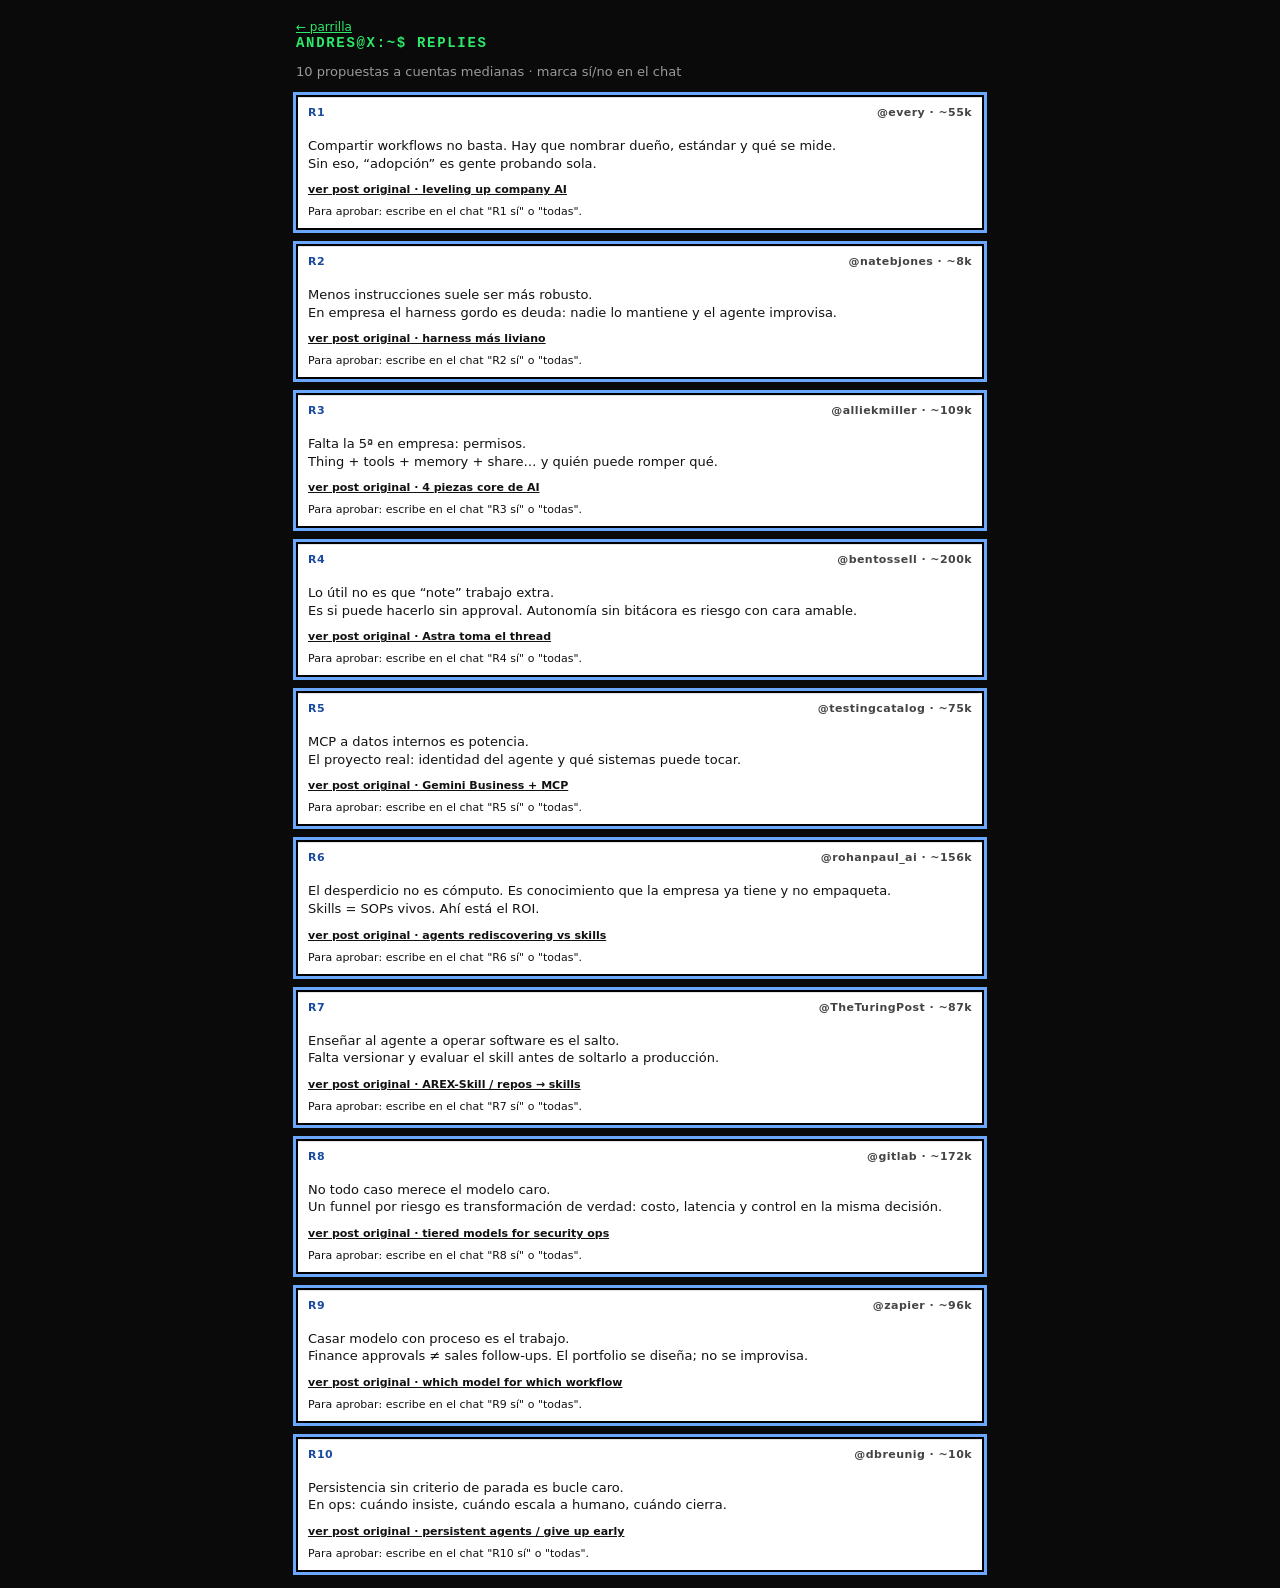
==== replies.html @ 15cd3b41 "Pagina replies propuestas R1-R10" ====
<!DOCTYPE html>
<html lang="es">
<head>
<meta charset="utf-8">
<meta name="viewport" content="width=device-width, initial-scale=1">
<title>Replies propuestas · @andres_lowener</title>
<link rel="stylesheet" href="style.css">
<style>
  body { margin:0; background:#0a0a0a; }
  .wrap { max-width:720px; margin:0 auto; padding:16px; }
  h1 { color:#2ee86a; font-family:ui-monospace,Menlo,monospace; font-size:14px; letter-spacing:.12em; }
  .sub { color:#9a9a9a; font-size:13px; margin-bottom:16px; }
  .grid { display:flex; flex-direction:column; gap:14px; }
  a.back { color:#2ee86a; font-size:12px; }
</style>
</head>
<body>
<div class="wrap">
  <a class="back" href="./">← parrilla</a>
  <h1>andres@x:~$ replies</h1>
  <p class="sub">10 propuestas a cuentas medianas · marca sí/no en el chat</p>
  <div class="grid">

    <article class="card reply" id="R1">
      <header>
        <span class="slot">R1</span>
        <span class="meta">@every · ~55k</span>
      </header>
      <p class="copy">Compartir workflows no basta. Hay que nombrar dueño, estándar y qué se mide.<br>Sin eso, “adopción” es gente probando sola.</p>
      <p class="cite"><a href="https://x.com/every/status/2095860468904763588" target="_blank" rel="noopener">ver post original · leveling up company AI</a></p>
      <p class="hint">Para aprobar: escribe en el chat "R1 sí" o "todas".</p>
    </article>
    <article class="card reply" id="R2">
      <header>
        <span class="slot">R2</span>
        <span class="meta">@natebjones · ~8k</span>
      </header>
      <p class="copy">Menos instrucciones suele ser más robusto.<br>En empresa el harness gordo es deuda: nadie lo mantiene y el agente improvisa.</p>
      <p class="cite"><a href="https://x.com/natebjones/status/2096387700303753570" target="_blank" rel="noopener">ver post original · harness más liviano</a></p>
      <p class="hint">Para aprobar: escribe en el chat "R2 sí" o "todas".</p>
    </article>
    <article class="card reply" id="R3">
      <header>
        <span class="slot">R3</span>
        <span class="meta">@alliekmiller · ~109k</span>
      </header>
      <p class="copy">Falta la 5ª en empresa: permisos.<br>Thing + tools + memory + share… y quién puede romper qué.</p>
      <p class="cite"><a href="https://x.com/alliekmiller/status/2095948761604427925" target="_blank" rel="noopener">ver post original · 4 piezas core de AI</a></p>
      <p class="hint">Para aprobar: escribe en el chat "R3 sí" o "todas".</p>
    </article>
    <article class="card reply" id="R4">
      <header>
        <span class="slot">R4</span>
        <span class="meta">@bentossell · ~200k</span>
      </header>
      <p class="copy">Lo útil no es que “note” trabajo extra.<br>Es si puede hacerlo sin approval. Autonomía sin bitácora es riesgo con cara amable.</p>
      <p class="cite"><a href="https://x.com/bentossell/status/2096200500827873721" target="_blank" rel="noopener">ver post original · Astra toma el thread</a></p>
      <p class="hint">Para aprobar: escribe en el chat "R4 sí" o "todas".</p>
    </article>
    <article class="card reply" id="R5">
      <header>
        <span class="slot">R5</span>
        <span class="meta">@testingcatalog · ~75k</span>
      </header>
      <p class="copy">MCP a datos internos es potencia.<br>El proyecto real: identidad del agente y qué sistemas puede tocar.</p>
      <p class="cite"><a href="https://x.com/testingcatalog/status/2096357644491456542" target="_blank" rel="noopener">ver post original · Gemini Business + MCP</a></p>
      <p class="hint">Para aprobar: escribe en el chat "R5 sí" o "todas".</p>
    </article>
    <article class="card reply" id="R6">
      <header>
        <span class="slot">R6</span>
        <span class="meta">@rohanpaul_ai · ~156k</span>
      </header>
      <p class="copy">El desperdicio no es cómputo. Es conocimiento que la empresa ya tiene y no empaqueta.<br>Skills = SOPs vivos. Ahí está el ROI.</p>
      <p class="cite"><a href="https://x.com/rohanpaul_ai/status/2096406594460487716" target="_blank" rel="noopener">ver post original · agents rediscovering vs skills</a></p>
      <p class="hint">Para aprobar: escribe en el chat "R6 sí" o "todas".</p>
    </article>
    <article class="card reply" id="R7">
      <header>
        <span class="slot">R7</span>
        <span class="meta">@TheTuringPost · ~87k</span>
      </header>
      <p class="copy">Enseñar al agente a operar software es el salto.<br>Falta versionar y evaluar el skill antes de soltarlo a producción.</p>
      <p class="cite"><a href="https://x.com/TheTuringPost/status/2096240393117692157" target="_blank" rel="noopener">ver post original · AREX-Skill / repos → skills</a></p>
      <p class="hint">Para aprobar: escribe en el chat "R7 sí" o "todas".</p>
    </article>
    <article class="card reply" id="R8">
      <header>
        <span class="slot">R8</span>
        <span class="meta">@gitlab · ~172k</span>
      </header>
      <p class="copy">No todo caso merece el modelo caro.<br>Un funnel por riesgo es transformación de verdad: costo, latencia y control en la misma decisión.</p>
      <p class="cite"><a href="https://x.com/gitlab/status/2095967891795456083" target="_blank" rel="noopener">ver post original · tiered models for security ops</a></p>
      <p class="hint">Para aprobar: escribe en el chat "R8 sí" o "todas".</p>
    </article>
    <article class="card reply" id="R9">
      <header>
        <span class="slot">R9</span>
        <span class="meta">@zapier · ~96k</span>
      </header>
      <p class="copy">Casar modelo con proceso es el trabajo.<br>Finance approvals ≠ sales follow-ups. El portfolio se diseña; no se improvisa.</p>
      <p class="cite"><a href="https://x.com/zapier/status/2095897528818364684" target="_blank" rel="noopener">ver post original · which model for which workflow</a></p>
      <p class="hint">Para aprobar: escribe en el chat "R9 sí" o "todas".</p>
    </article>
    <article class="card reply" id="R10">
      <header>
        <span class="slot">R10</span>
        <span class="meta">@dbreunig · ~10k</span>
      </header>
      <p class="copy">Persistencia sin criterio de parada es bucle caro.<br>En ops: cuándo insiste, cuándo escala a humano, cuándo cierra.</p>
      <p class="cite"><a href="https://x.com/dbreunig/status/2095915919201718315" target="_blank" rel="noopener">ver post original · persistent agents / give up early</a></p>
      <p class="hint">Para aprobar: escribe en el chat "R10 sí" o "todas".</p>
    </article>
  </div>
</div>
</body>
</html>
---- style.css ----
:root {
    --bg: #0a0a0a;
    --green: #2ee86a;
    --ink: #111;
    --muted: #555;
    --line: #111;
    --card: #fff;
  }
  * { box-sizing: border-box; }
  html, body { margin: 0; background: var(--bg); color: #eee; font-family: ui-sans-serif, system-ui, sans-serif; }
  header.top {
    border-bottom: 2px solid var(--green);
    padding: 12px 16px;
    display: flex; justify-content: space-between; align-items: baseline; gap: 12px; flex-wrap: wrap;
    background: #000;
  }
  h1 { font-size: 13px; letter-spacing: .14em; text-transform: uppercase; margin: 0; color: var(--green); font-family: ui-monospace, Menlo, monospace; }
  .sub { font-size: 12px; color: #9a9a9a; }
  main { display: grid; grid-template-columns: 1fr 1fr; gap: 0; }
  @media (max-width: 900px) { main { grid-template-columns: 1fr; } }
  section { padding: 12px; background: #111; }
  section.parrilla { border-right: 2px solid #000; background: #161616; }
  h2 { font-size: 11px; letter-spacing: .18em; text-transform: uppercase; color: var(--green); margin: 0 0 10px; font-family: ui-monospace, Menlo, monospace; }
  .grid { display: flex; flex-direction: column; gap: 14px; }
  .card {
    background: var(--card);
    color: var(--ink);
    border: 2px solid #000;
    box-shadow: 0 0 0 3px var(--green);
    padding: 0;
    overflow: hidden;
  }
  .card header {
    display: flex; justify-content: space-between; align-items: center;
    font-size: 11px; font-weight: 700; letter-spacing: .04em;
    margin: 0; padding: 8px 10px;
    background: #fff; color: #111;
    border-bottom: 1px solid #ddd;
  }
  .card .meta { color: #444; font-weight: 600; }
  .card img {
    width: 100%; height: auto; display: block;
    background: #031a08;
    border-top: 3px solid var(--green);
    border-bottom: 3px solid var(--green);
  }
  .copy {
    font-size: 13px; line-height: 1.35;
    margin: 0; padding: 10px 10px 6px;
    color: #111; background: #fff;
  }
  .cite { margin: 0; padding: 0 10px 8px; background: #fff; }
  .cite a { color: #111; font-size: 11px; font-weight: 600; }
  .actions { margin: 0; padding: 0 10px 8px; background: #fff; }
  .btn {
    background: #fff; color: #111; border: 2px solid #111;
    font-family: inherit; font-size: 11px; letter-spacing: .06em; text-transform: uppercase;
    padding: 5px 8px; cursor: pointer; font-weight: 700;
  }
  .btn.ghost { border-color: #111; color: #111; }
  .btn:hover { background: #111; color: #fff; }
  textarea {
    width: 100%; background: #fff; color: #111; border: 2px solid #111;
    font-family: inherit; font-size: 12px; padding: 6px; resize: vertical;
  }
  .comment { display: flex; flex-direction: column; gap: 6px; padding: 0 10px 10px; background: #fff; margin: 0; }
  .hint { font-size: 11px; color: #111; margin: 0; padding: 0 10px 10px; background: #fff; }
  .empty { color: #888; font-size: 13px; }
  .card.out { opacity: .45; }
  .card.out::after { content: "SACADO"; display: block; font-size: 11px; letter-spacing: .2em; padding: 6px 10px; background: #fff; color: #111; font-weight: 700; }

  .card { display: flex; flex-direction: column; }
  .card img { order: -1; border-top: none; }
  .card header {
    order: 0;
    border-bottom: none;
    border-top: 1px solid #e3e3e3;
  }

  .card.hold { box-shadow: 0 0 0 3px #e8a72e; }
  .card.hold .slot { color: #8a5b00; }
  .note { margin: 0; padding: 0 10px 8px; background: #fff; color: #8a5b00; font-size: 11px; font-weight: 700; letter-spacing: .04em; }

  .card.reply { box-shadow: 0 0 0 3px #6aa8ff; }
  .card.reply .slot { color: #1a4a9e; }
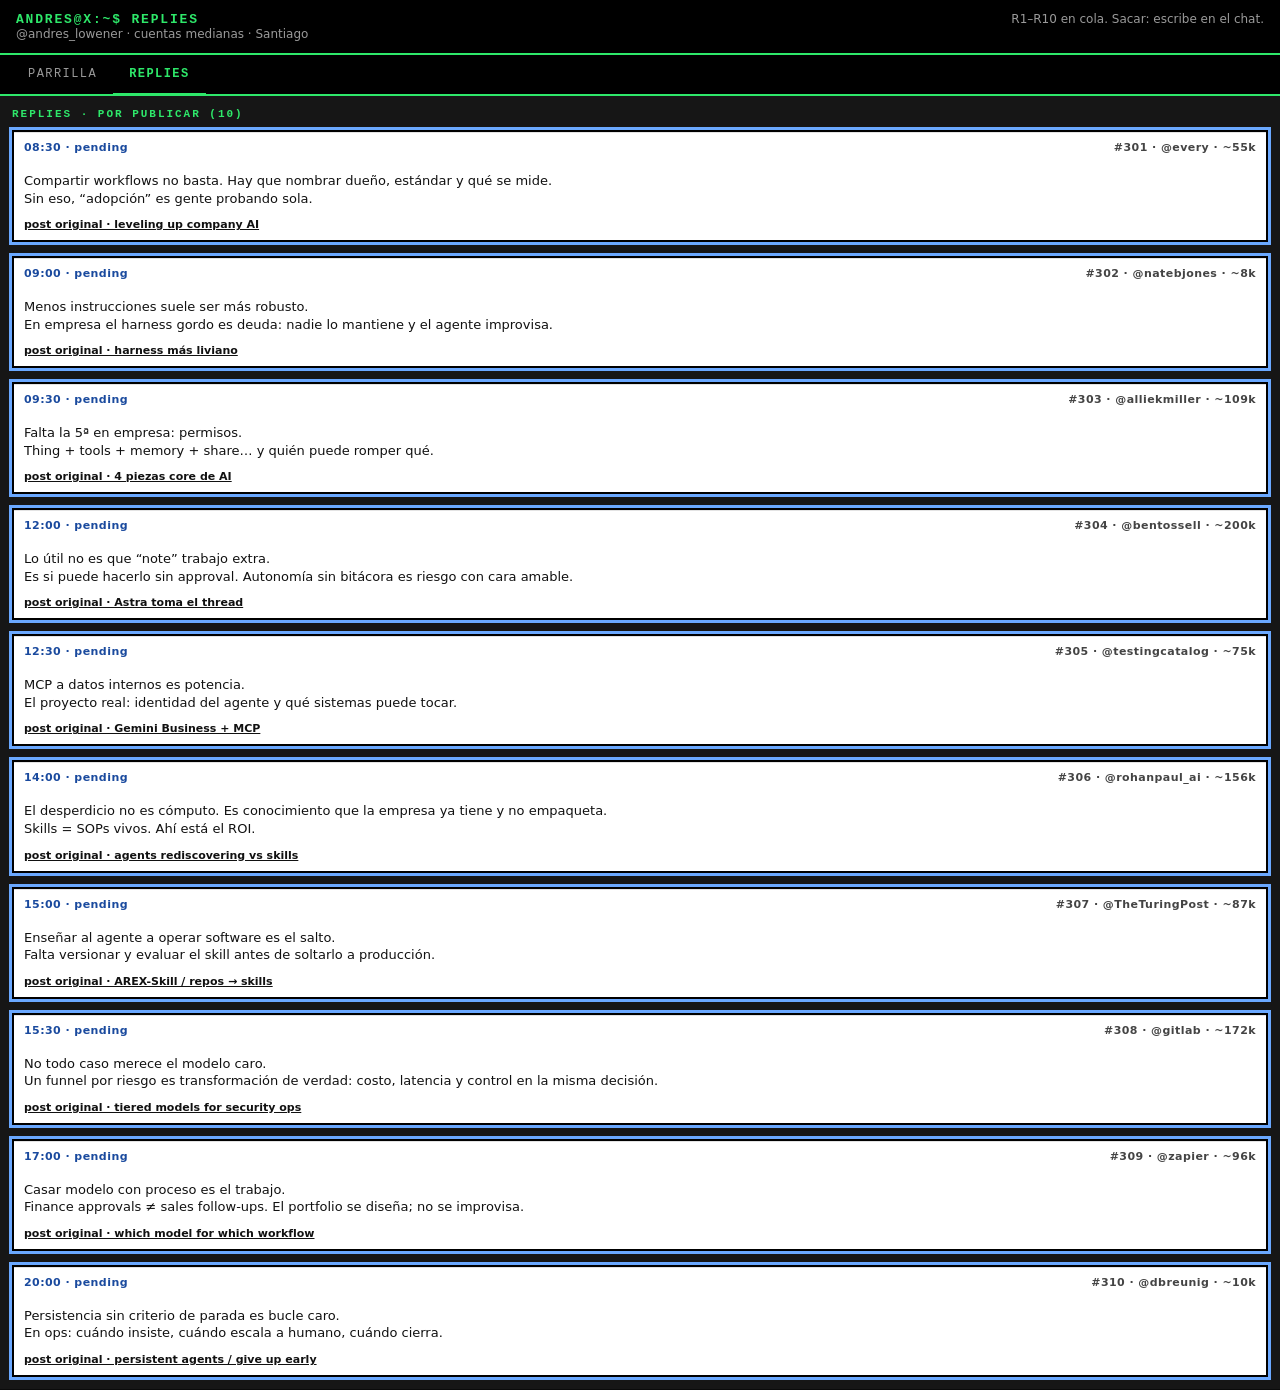
==== commit d2d8bb94: "Pestana Replies + agenda R1-R10 en cola" ====
--- a/replies.html
+++ b/replies.html
@@ -3,115 +3,223 @@
 <head>
 <meta charset="utf-8">
 <meta name="viewport" content="width=device-width, initial-scale=1">
-<title>Replies propuestas · @andres_lowener</title>
-<link rel="stylesheet" href="style.css">
+<title>Replies · @andres_lowener</title>
 <style>
-  body { margin:0; background:#0a0a0a; }
-  .wrap { max-width:720px; margin:0 auto; padding:16px; }
-  h1 { color:#2ee86a; font-family:ui-monospace,Menlo,monospace; font-size:14px; letter-spacing:.12em; }
-  .sub { color:#9a9a9a; font-size:13px; margin-bottom:16px; }
-  .grid { display:flex; flex-direction:column; gap:14px; }
-  a.back { color:#2ee86a; font-size:12px; }
+  :root {
+    --bg: #0a0a0a;
+    --green: #2ee86a;
+    --ink: #111;
+    --muted: #555;
+    --line: #111;
+    --card: #fff;
+  }
+  * { box-sizing: border-box; }
+  html, body { margin: 0; background: var(--bg); color: #eee; font-family: ui-sans-serif, system-ui, sans-serif; }
+  header.top {
+    border-bottom: 2px solid var(--green);
+    padding: 12px 16px;
+    display: flex; justify-content: space-between; align-items: baseline; gap: 12px; flex-wrap: wrap;
+    background: #000;
+  }
+  h1 { font-size: 13px; letter-spacing: .14em; text-transform: uppercase; margin: 0; color: var(--green); font-family: ui-monospace, Menlo, monospace; }
+  .sub { font-size: 12px; color: #9a9a9a; }
+  main { display: grid; grid-template-columns: 1fr 1fr; gap: 0; }
+  @media (max-width: 900px) { main { grid-template-columns: 1fr; } }
+  section { padding: 12px; background: #111; }
+  section.parrilla { border-right: 2px solid #000; background: #161616; }
+  h2 { font-size: 11px; letter-spacing: .18em; text-transform: uppercase; color: var(--green); margin: 0 0 10px; font-family: ui-monospace, Menlo, monospace; }
+  .grid { display: flex; flex-direction: column; gap: 14px; }
+  .card {
+    background: var(--card);
+    color: var(--ink);
+    border: 2px solid #000;
+    box-shadow: 0 0 0 3px var(--green);
+    padding: 0;
+    overflow: hidden;
+  }
+  .card header {
+    display: flex; justify-content: space-between; align-items: center;
+    font-size: 11px; font-weight: 700; letter-spacing: .04em;
+    margin: 0; padding: 8px 10px;
+    background: #fff; color: #111;
+    border-bottom: 1px solid #ddd;
+  }
+  .card .meta { color: #444; font-weight: 600; }
+  .card img {
+    width: 100%; height: auto; display: block;
+    background: #031a08;
+    border-top: 3px solid var(--green);
+    border-bottom: 3px solid var(--green);
+  }
+  .copy {
+    font-size: 13px; line-height: 1.35;
+    margin: 0; padding: 10px 10px 6px;
+    color: #111; background: #fff;
+  }
+  .cite { margin: 0; padding: 0 10px 8px; background: #fff; }
+  .cite a { color: #111; font-size: 11px; font-weight: 600; }
+  .actions { margin: 0; padding: 0 10px 8px; background: #fff; }
+  .btn {
+    background: #fff; color: #111; border: 2px solid #111;
+    font-family: inherit; font-size: 11px; letter-spacing: .06em; text-transform: uppercase;
+    padding: 5px 8px; cursor: pointer; font-weight: 700;
+  }
+  .btn.ghost { border-color: #111; color: #111; }
+  .btn:hover { background: #111; color: #fff; }
+  textarea {
+    width: 100%; background: #fff; color: #111; border: 2px solid #111;
+    font-family: inherit; font-size: 12px; padding: 6px; resize: vertical;
+  }
+  .comment { display: flex; flex-direction: column; gap: 6px; padding: 0 10px 10px; background: #fff; margin: 0; }
+  .hint { font-size: 11px; color: #111; margin: 0; padding: 0 10px 10px; background: #fff; }
+  .empty { color: #888; font-size: 13px; }
+  .card.out { opacity: .45; }
+  .card.out::after { content: "SACADO"; display: block; font-size: 11px; letter-spacing: .2em; padding: 6px 10px; background: #fff; color: #111; font-weight: 700; }
+
+  .card { display: flex; flex-direction: column; }
+  .card img { order: -1; border-top: none; }
+  .card header {
+    order: 0;
+    border-bottom: none;
+    border-top: 1px solid #e3e3e3;
+  }
+
+  .card.hold { box-shadow: 0 0 0 3px #e8a72e; }
+  .card.hold .slot { color: #8a5b00; }
+  .note { margin: 0; padding: 0 10px 8px; background: #fff; color: #8a5b00; font-size: 11px; font-weight: 700; letter-spacing: .04em; }
+
+  .card.reply { box-shadow: 0 0 0 3px #6aa8ff; }
+  .card.reply .slot { color: #1a4a9e; }
+
+  nav.tabs {
+    display: flex; gap: 0; border-bottom: 2px solid #2ee86a;
+    background: #000; padding: 0 12px;
+  }
+  nav.tabs a.tab {
+    color: #9a9a9a; text-decoration: none;
+    font-family: ui-monospace, Menlo, monospace;
+    font-size: 12px; letter-spacing: .12em; text-transform: uppercase;
+    padding: 12px 16px; border-bottom: 3px solid transparent; margin-bottom: -2px;
+  }
+  nav.tabs a.tab:hover { color: #2ee86a; }
+  nav.tabs a.tab.active { color: #2ee86a; border-bottom-color: #2ee86a; font-weight: 700; }
+
+
+  nav.tabs {
+    display: flex; gap: 0; border-bottom: 2px solid #2ee86a;
+    background: #000; padding: 0 12px;
+  }
+  nav.tabs a.tab {
+    color: #9a9a9a; text-decoration: none;
+    font-family: ui-monospace, Menlo, monospace;
+    font-size: 12px; letter-spacing: .12em; text-transform: uppercase;
+    padding: 12px 16px; border-bottom: 3px solid transparent; margin-bottom: -2px;
+  }
+  nav.tabs a.tab:hover { color: #2ee86a; }
+  nav.tabs a.tab.active { color: #2ee86a; border-bottom-color: #2ee86a; font-weight: 700; }
+
+  .wrap-pad { padding: 12px; background: #161616; }
+  .grid { display: flex; flex-direction: column; gap: 14px; }
 </style>
 </head>
 <body>
-<div class="wrap">
-  <a class="back" href="./">← parrilla</a>
-  <h1>andres@x:~$ replies</h1>
-  <p class="sub">10 propuestas a cuentas medianas · marca sí/no en el chat</p>
+<header class="top">
+  <div>
+    <h1>andres@x:~$ replies</h1>
+    <div class="sub">@andres_lowener · cuentas medianas · Santiago</div>
+  </div>
+  <div class="sub">R1–R10 en cola. Sacar: escribe en el chat.</div>
+</header>
+
+<nav class="tabs">
+  <a class="tab " href="./">Parrilla</a>
+  <a class="tab active" href="replies.html">Replies</a>
+</nav>
+
+<section class="wrap-pad">
+  <h2>Replies · por publicar (10)</h2>
   <div class="grid">
-
-    <article class="card reply" id="R1">
-      <header>
-        <span class="slot">R1</span>
-        <span class="meta">@every · ~55k</span>
+    <article class="card reply" data-status="pending" id="R1">
+      <header>
+        <span class="slot">08:30 · pending</span>
+        <span class="meta">#301 · @every · ~55k</span>
       </header>
       <p class="copy">Compartir workflows no basta. Hay que nombrar dueño, estándar y qué se mide.<br>Sin eso, “adopción” es gente probando sola.</p>
-      <p class="cite"><a href="https://x.com/every/status/2095860468904763588" target="_blank" rel="noopener">ver post original · leveling up company AI</a></p>
-      <p class="hint">Para aprobar: escribe en el chat "R1 sí" o "todas".</p>
-    </article>
-    <article class="card reply" id="R2">
-      <header>
-        <span class="slot">R2</span>
-        <span class="meta">@natebjones · ~8k</span>
+      <p class="cite"><a href="https://x.com/every/status/2095860468904763588" target="_blank" rel="noopener">post original · leveling up company AI</a></p>
+    </article>
+    <article class="card reply" data-status="pending" id="R2">
+      <header>
+        <span class="slot">09:00 · pending</span>
+        <span class="meta">#302 · @natebjones · ~8k</span>
       </header>
       <p class="copy">Menos instrucciones suele ser más robusto.<br>En empresa el harness gordo es deuda: nadie lo mantiene y el agente improvisa.</p>
-      <p class="cite"><a href="https://x.com/natebjones/status/2096387700303753570" target="_blank" rel="noopener">ver post original · harness más liviano</a></p>
-      <p class="hint">Para aprobar: escribe en el chat "R2 sí" o "todas".</p>
-    </article>
-    <article class="card reply" id="R3">
-      <header>
-        <span class="slot">R3</span>
-        <span class="meta">@alliekmiller · ~109k</span>
+      <p class="cite"><a href="https://x.com/natebjones/status/2096387700303753570" target="_blank" rel="noopener">post original · harness más liviano</a></p>
+    </article>
+    <article class="card reply" data-status="pending" id="R3">
+      <header>
+        <span class="slot">09:30 · pending</span>
+        <span class="meta">#303 · @alliekmiller · ~109k</span>
       </header>
       <p class="copy">Falta la 5ª en empresa: permisos.<br>Thing + tools + memory + share… y quién puede romper qué.</p>
-      <p class="cite"><a href="https://x.com/alliekmiller/status/2095948761604427925" target="_blank" rel="noopener">ver post original · 4 piezas core de AI</a></p>
-      <p class="hint">Para aprobar: escribe en el chat "R3 sí" o "todas".</p>
-    </article>
-    <article class="card reply" id="R4">
-      <header>
-        <span class="slot">R4</span>
-        <span class="meta">@bentossell · ~200k</span>
+      <p class="cite"><a href="https://x.com/alliekmiller/status/2095948761604427925" target="_blank" rel="noopener">post original · 4 piezas core de AI</a></p>
+    </article>
+    <article class="card reply" data-status="pending" id="R4">
+      <header>
+        <span class="slot">12:00 · pending</span>
+        <span class="meta">#304 · @bentossell · ~200k</span>
       </header>
       <p class="copy">Lo útil no es que “note” trabajo extra.<br>Es si puede hacerlo sin approval. Autonomía sin bitácora es riesgo con cara amable.</p>
-      <p class="cite"><a href="https://x.com/bentossell/status/2096200500827873721" target="_blank" rel="noopener">ver post original · Astra toma el thread</a></p>
-      <p class="hint">Para aprobar: escribe en el chat "R4 sí" o "todas".</p>
-    </article>
-    <article class="card reply" id="R5">
-      <header>
-        <span class="slot">R5</span>
-        <span class="meta">@testingcatalog · ~75k</span>
+      <p class="cite"><a href="https://x.com/bentossell/status/2096200500827873721" target="_blank" rel="noopener">post original · Astra toma el thread</a></p>
+    </article>
+    <article class="card reply" data-status="pending" id="R5">
+      <header>
+        <span class="slot">12:30 · pending</span>
+        <span class="meta">#305 · @testingcatalog · ~75k</span>
       </header>
       <p class="copy">MCP a datos internos es potencia.<br>El proyecto real: identidad del agente y qué sistemas puede tocar.</p>
-      <p class="cite"><a href="https://x.com/testingcatalog/status/2096357644491456542" target="_blank" rel="noopener">ver post original · Gemini Business + MCP</a></p>
-      <p class="hint">Para aprobar: escribe en el chat "R5 sí" o "todas".</p>
-    </article>
-    <article class="card reply" id="R6">
-      <header>
-        <span class="slot">R6</span>
-        <span class="meta">@rohanpaul_ai · ~156k</span>
+      <p class="cite"><a href="https://x.com/testingcatalog/status/2096357644491456542" target="_blank" rel="noopener">post original · Gemini Business + MCP</a></p>
+    </article>
+    <article class="card reply" data-status="pending" id="R6">
+      <header>
+        <span class="slot">14:00 · pending</span>
+        <span class="meta">#306 · @rohanpaul_ai · ~156k</span>
       </header>
       <p class="copy">El desperdicio no es cómputo. Es conocimiento que la empresa ya tiene y no empaqueta.<br>Skills = SOPs vivos. Ahí está el ROI.</p>
-      <p class="cite"><a href="https://x.com/rohanpaul_ai/status/2096406594460487716" target="_blank" rel="noopener">ver post original · agents rediscovering vs skills</a></p>
-      <p class="hint">Para aprobar: escribe en el chat "R6 sí" o "todas".</p>
-    </article>
-    <article class="card reply" id="R7">
-      <header>
-        <span class="slot">R7</span>
-        <span class="meta">@TheTuringPost · ~87k</span>
+      <p class="cite"><a href="https://x.com/rohanpaul_ai/status/2096406594460487716" target="_blank" rel="noopener">post original · agents rediscovering vs skills</a></p>
+    </article>
+    <article class="card reply" data-status="pending" id="R7">
+      <header>
+        <span class="slot">15:00 · pending</span>
+        <span class="meta">#307 · @TheTuringPost · ~87k</span>
       </header>
       <p class="copy">Enseñar al agente a operar software es el salto.<br>Falta versionar y evaluar el skill antes de soltarlo a producción.</p>
-      <p class="cite"><a href="https://x.com/TheTuringPost/status/2096240393117692157" target="_blank" rel="noopener">ver post original · AREX-Skill / repos → skills</a></p>
-      <p class="hint">Para aprobar: escribe en el chat "R7 sí" o "todas".</p>
-    </article>
-    <article class="card reply" id="R8">
-      <header>
-        <span class="slot">R8</span>
-        <span class="meta">@gitlab · ~172k</span>
+      <p class="cite"><a href="https://x.com/TheTuringPost/status/2096240393117692157" target="_blank" rel="noopener">post original · AREX-Skill / repos → skills</a></p>
+    </article>
+    <article class="card reply" data-status="pending" id="R8">
+      <header>
+        <span class="slot">15:30 · pending</span>
+        <span class="meta">#308 · @gitlab · ~172k</span>
       </header>
       <p class="copy">No todo caso merece el modelo caro.<br>Un funnel por riesgo es transformación de verdad: costo, latencia y control en la misma decisión.</p>
-      <p class="cite"><a href="https://x.com/gitlab/status/2095967891795456083" target="_blank" rel="noopener">ver post original · tiered models for security ops</a></p>
-      <p class="hint">Para aprobar: escribe en el chat "R8 sí" o "todas".</p>
-    </article>
-    <article class="card reply" id="R9">
-      <header>
-        <span class="slot">R9</span>
-        <span class="meta">@zapier · ~96k</span>
+      <p class="cite"><a href="https://x.com/gitlab/status/2095967891795456083" target="_blank" rel="noopener">post original · tiered models for security ops</a></p>
+    </article>
+    <article class="card reply" data-status="pending" id="R9">
+      <header>
+        <span class="slot">17:00 · pending</span>
+        <span class="meta">#309 · @zapier · ~96k</span>
       </header>
       <p class="copy">Casar modelo con proceso es el trabajo.<br>Finance approvals ≠ sales follow-ups. El portfolio se diseña; no se improvisa.</p>
-      <p class="cite"><a href="https://x.com/zapier/status/2095897528818364684" target="_blank" rel="noopener">ver post original · which model for which workflow</a></p>
-      <p class="hint">Para aprobar: escribe en el chat "R9 sí" o "todas".</p>
-    </article>
-    <article class="card reply" id="R10">
-      <header>
-        <span class="slot">R10</span>
-        <span class="meta">@dbreunig · ~10k</span>
+      <p class="cite"><a href="https://x.com/zapier/status/2095897528818364684" target="_blank" rel="noopener">post original · which model for which workflow</a></p>
+    </article>
+    <article class="card reply" data-status="pending" id="R10">
+      <header>
+        <span class="slot">20:00 · pending</span>
+        <span class="meta">#310 · @dbreunig · ~10k</span>
       </header>
       <p class="copy">Persistencia sin criterio de parada es bucle caro.<br>En ops: cuándo insiste, cuándo escala a humano, cuándo cierra.</p>
-      <p class="cite"><a href="https://x.com/dbreunig/status/2095915919201718315" target="_blank" rel="noopener">ver post original · persistent agents / give up early</a></p>
-      <p class="hint">Para aprobar: escribe en el chat "R10 sí" o "todas".</p>
+      <p class="cite"><a href="https://x.com/dbreunig/status/2095915919201718315" target="_blank" rel="noopener">post original · persistent agents / give up early</a></p>
     </article>
   </div>
-</div>
+</section>
 </body>
 </html>
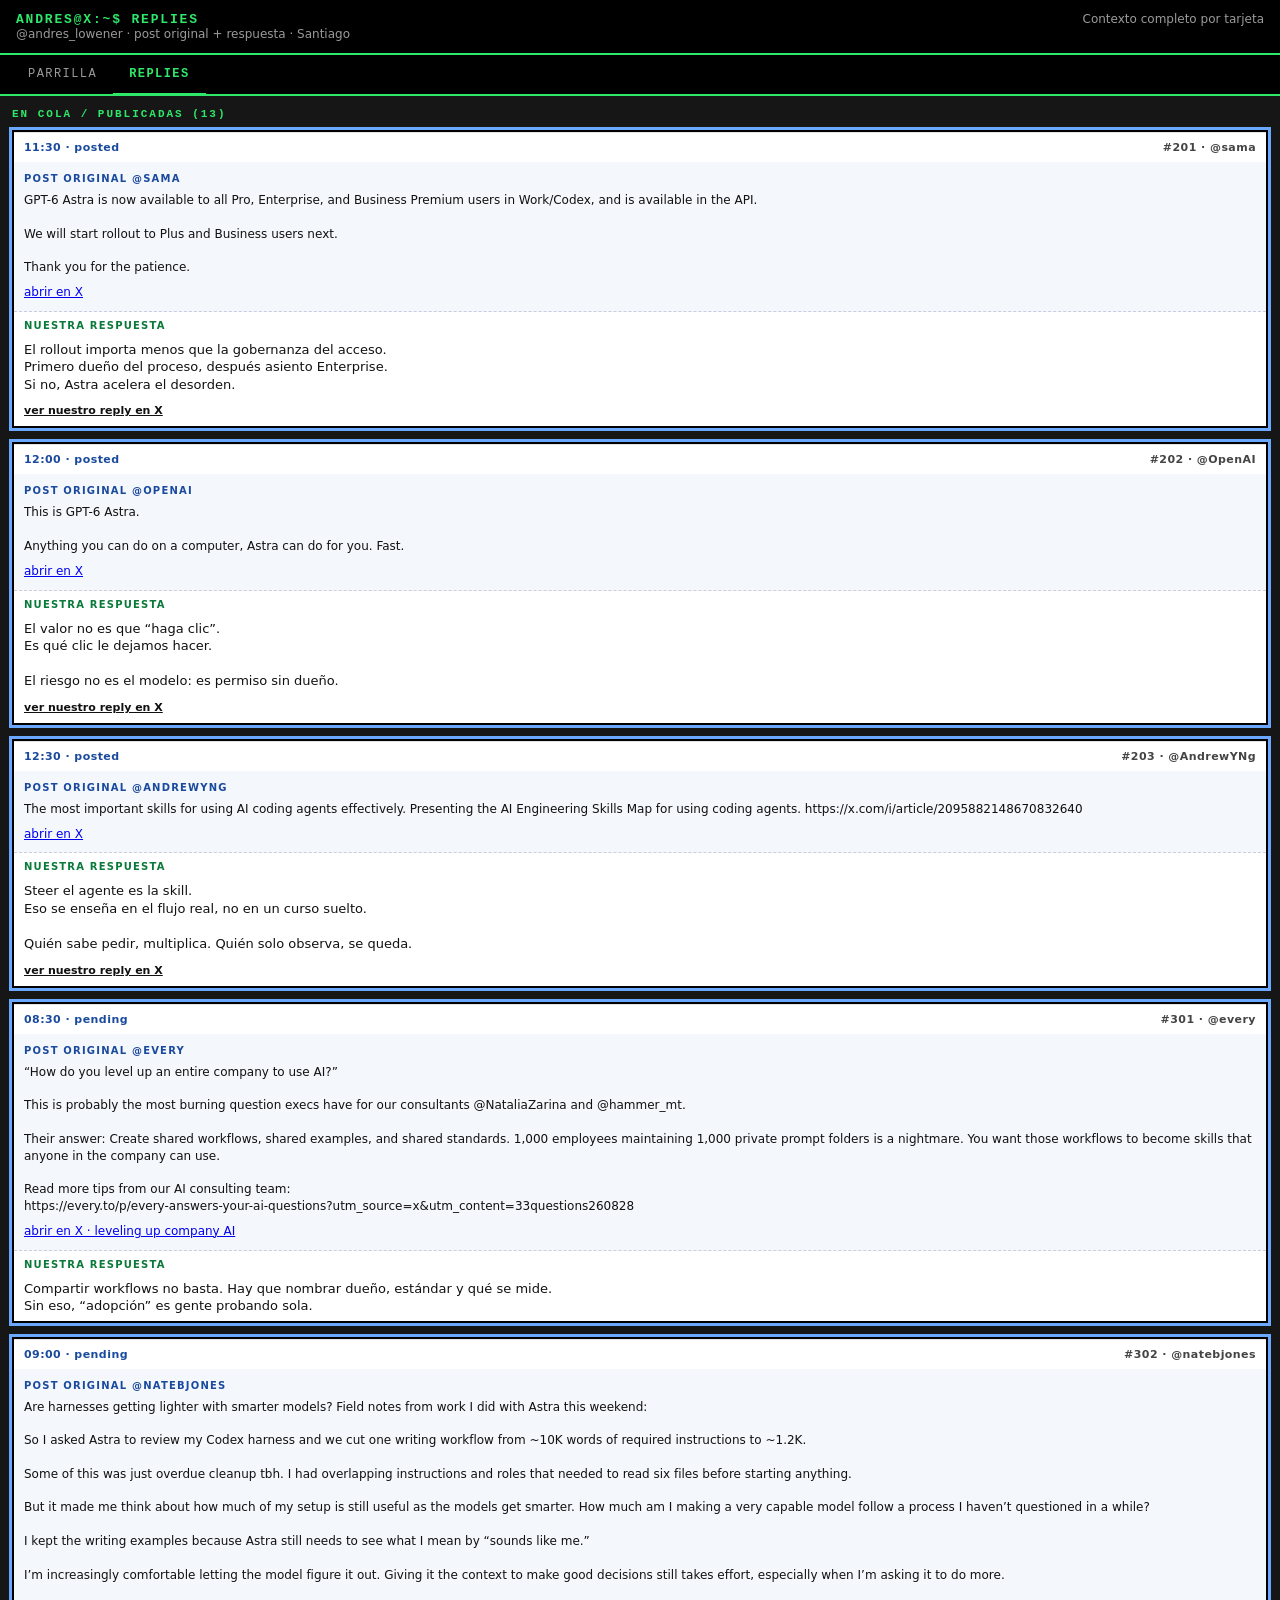
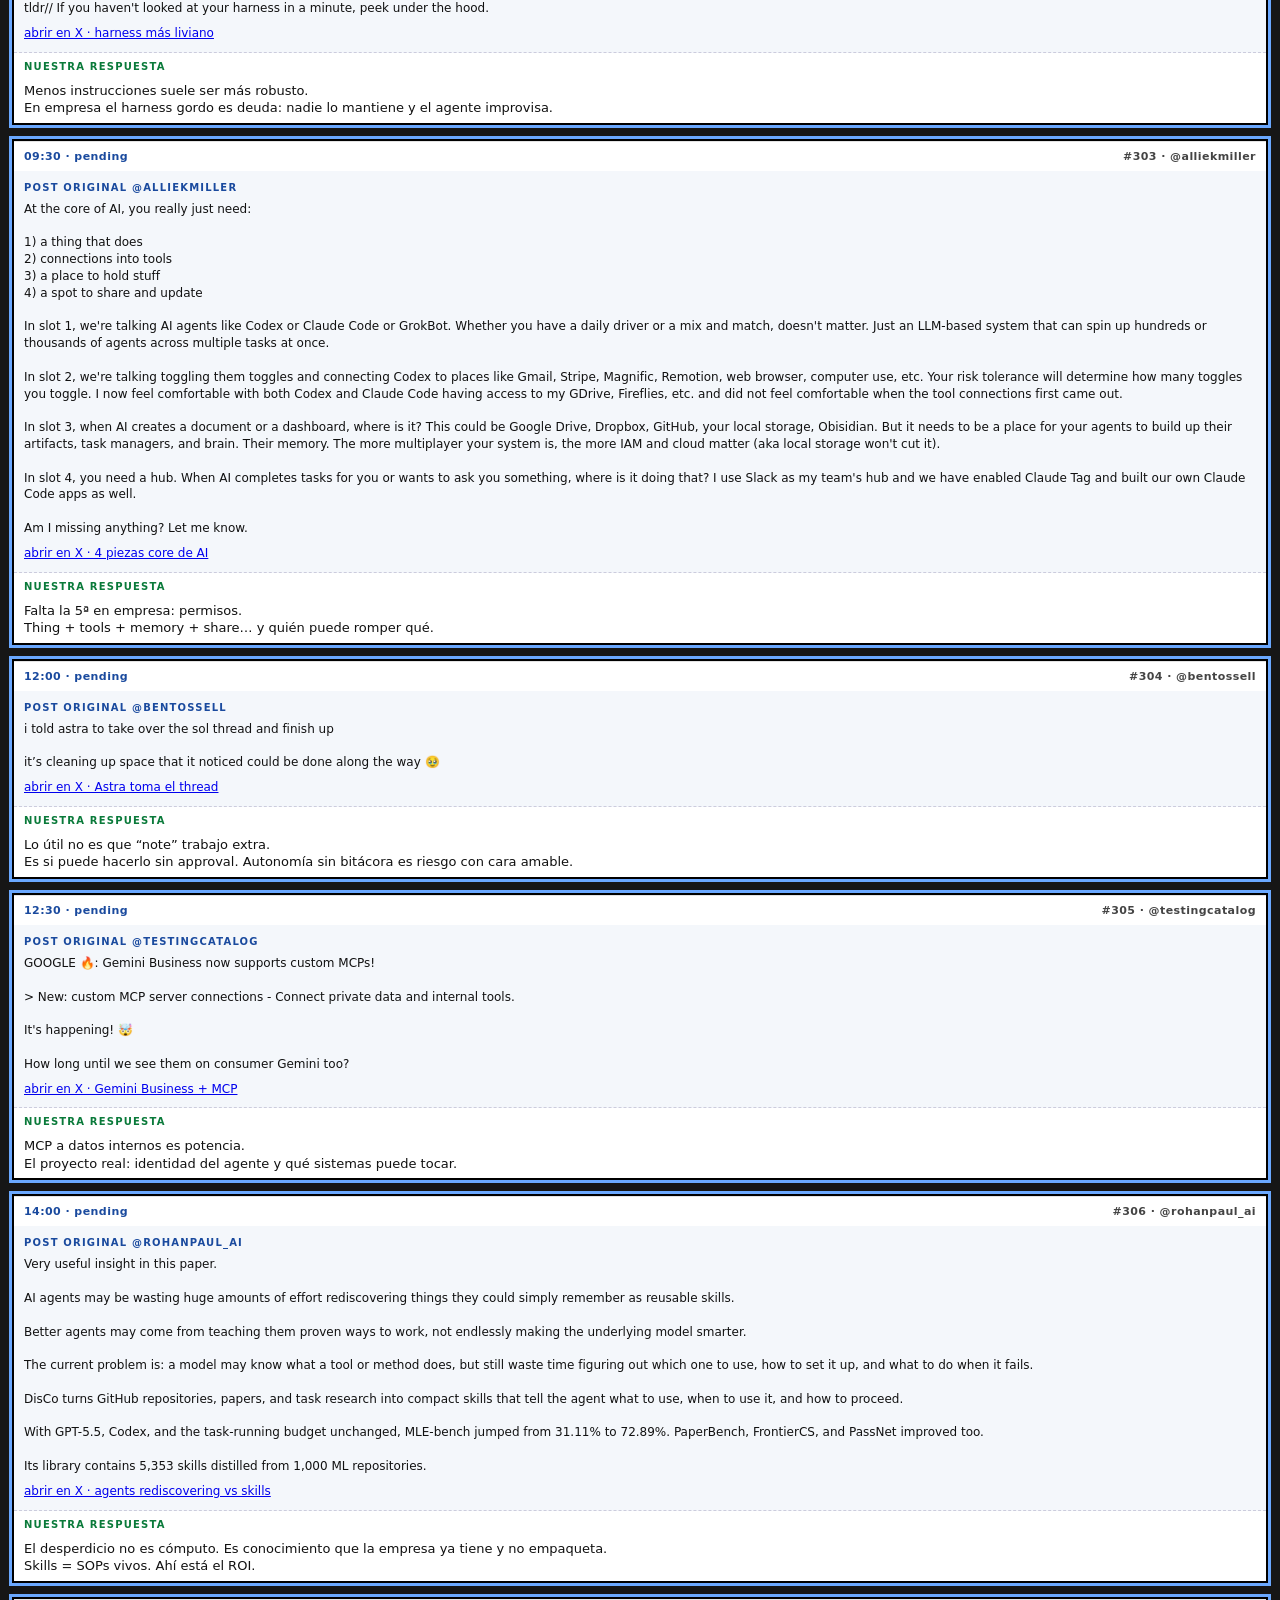
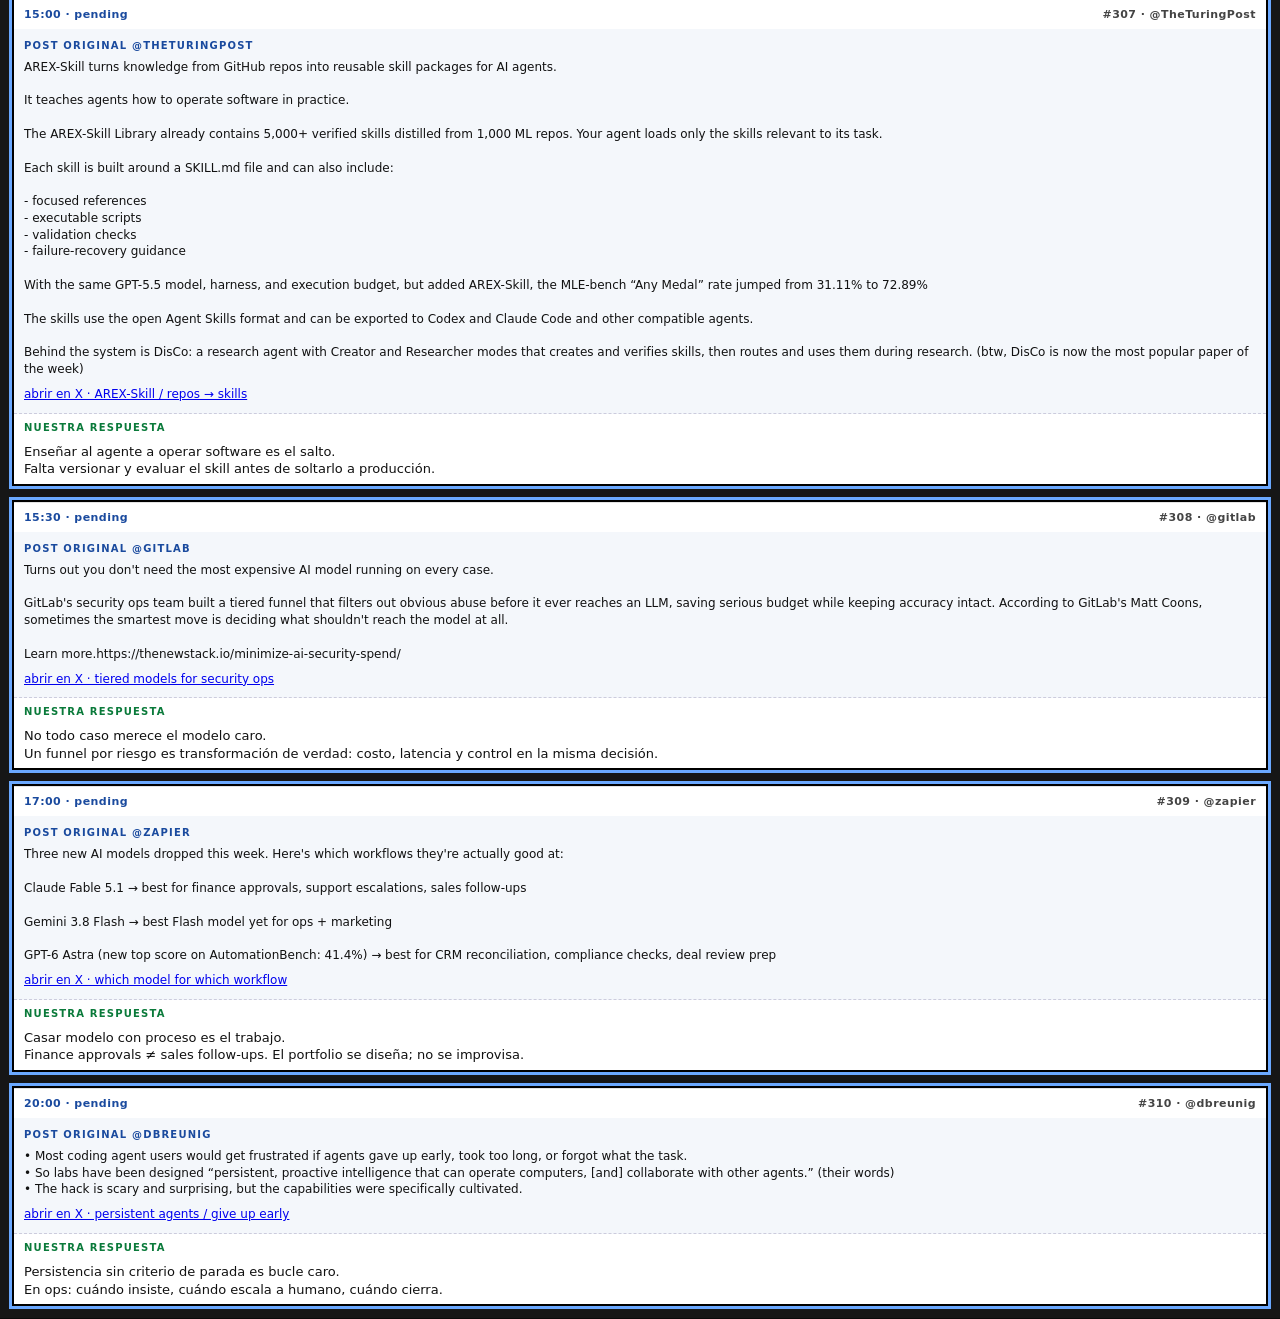
==== commit 6b3bb27b: "Replies: muestra post original + nuestra respuesta" ====
--- a/replies.html
+++ b/replies.html
@@ -105,18 +105,22 @@
   nav.tabs a.tab.active { color: #2ee86a; border-bottom-color: #2ee86a; font-weight: 700; }
 
 
-  nav.tabs {
-    display: flex; gap: 0; border-bottom: 2px solid #2ee86a;
-    background: #000; padding: 0 12px;
-  }
-  nav.tabs a.tab {
-    color: #9a9a9a; text-decoration: none;
-    font-family: ui-monospace, Menlo, monospace;
-    font-size: 12px; letter-spacing: .12em; text-transform: uppercase;
-    padding: 12px 16px; border-bottom: 3px solid transparent; margin-bottom: -2px;
-  }
-  nav.tabs a.tab:hover { color: #2ee86a; }
-  nav.tabs a.tab.active { color: #2ee86a; border-bottom-color: #2ee86a; font-weight: 700; }
+  .orig {
+    margin: 0; padding: 10px;
+    background: #f4f7fb; color: #111;
+    border-bottom: 1px dashed #ccd;
+    font-size: 12px; line-height: 1.4;
+  }
+  .orig .label {
+    display: block; font-size: 10px; letter-spacing: .12em;
+    text-transform: uppercase; color: #1a4a9e; font-weight: 700; margin-bottom: 6px;
+  }
+  .reply-draft .label {
+    display: block; font-size: 10px; letter-spacing: .12em;
+    text-transform: uppercase; color: #0a7a3a; font-weight: 700;
+    padding: 8px 10px 0; background: #fff;
+  }
+  .card.reply { box-shadow: 0 0 0 3px #6aa8ff; }
 
   .wrap-pad { padding: 12px; background: #161616; }
   .grid { display: flex; flex-direction: column; gap: 14px; }
@@ -126,98 +130,236 @@
 <header class="top">
   <div>
     <h1>andres@x:~$ replies</h1>
-    <div class="sub">@andres_lowener · cuentas medianas · Santiago</div>
+    <div class="sub">@andres_lowener · post original + respuesta · Santiago</div>
   </div>
-  <div class="sub">R1–R10 en cola. Sacar: escribe en el chat.</div>
+  <div class="sub">Contexto completo por tarjeta</div>
 </header>
-
 <nav class="tabs">
-  <a class="tab " href="./">Parrilla</a>
+  <a class="tab" href="./">Parrilla</a>
   <a class="tab active" href="replies.html">Replies</a>
 </nav>
-
 <section class="wrap-pad">
-  <h2>Replies · por publicar (10)</h2>
-  <div class="grid">
+  <h2>En cola / publicadas (13)</h2>
+  <div class="grid" id="scheduled">
+    <article class="card reply" data-status="posted" id="#201">
+      <header>
+        <span class="slot">11:30 · posted</span>
+        <span class="meta">#201 · @sama</span>
+      </header>
+      <div class="orig">
+        <span class="label">Post original @sama</span>
+        GPT-6 Astra is now available to all Pro, Enterprise, and Business Premium users in Work/Codex, and is available in the API.<br><br>We will start rollout to Plus and Business users next.<br><br>Thank you for the patience.
+        <div style="margin-top:8px"><a href="https://x.com/sama/status/2095973658867171733" target="_blank" rel="noopener">abrir en X</a></div>
+      </div>
+      <div class="reply-draft">
+        <span class="label">Nuestra respuesta</span>
+        <p class="copy">El rollout importa menos que la gobernanza del acceso.<br>Primero dueño del proceso, después asiento Enterprise.<br>Si no, Astra acelera el desorden.</p>
+      </div>
+      <p class="cite"><a href="https://x.com/andres_lowener/status/2096277368792928678" target="_blank" rel="noopener">ver nuestro reply en X</a></p>
+    </article>
+
+    <article class="card reply" data-status="posted" id="#202">
+      <header>
+        <span class="slot">12:00 · posted</span>
+        <span class="meta">#202 · @OpenAI</span>
+      </header>
+      <div class="orig">
+        <span class="label">Post original @OpenAI</span>
+        This is GPT-6 Astra.<br><br>Anything you can do on a computer, Astra can do for you. Fast.
+        <div style="margin-top:8px"><a href="https://x.com/OpenAI/status/2095595741528125780" target="_blank" rel="noopener">abrir en X</a></div>
+      </div>
+      <div class="reply-draft">
+        <span class="label">Nuestra respuesta</span>
+        <p class="copy">El valor no es que “haga clic”.<br>Es qué clic le dejamos hacer.<br><br>El riesgo no es el modelo: es permiso sin dueño.</p>
+      </div>
+      <p class="cite"><a href="https://x.com/andres_lowener/status/2096301324325306734" target="_blank" rel="noopener">ver nuestro reply en X</a></p>
+    </article>
+
+    <article class="card reply" data-status="posted" id="#203">
+      <header>
+        <span class="slot">12:30 · posted</span>
+        <span class="meta">#203 · @AndrewYNg</span>
+      </header>
+      <div class="orig">
+        <span class="label">Post original @AndrewYNg</span>
+        The most important skills for using AI coding agents effectively. Presenting the AI Engineering Skills Map for using coding agents. https://x.com/i/article/2095882148670832640
+        <div style="margin-top:8px"><a href="https://x.com/AndrewYNg/status/2095890279865721217" target="_blank" rel="noopener">abrir en X</a></div>
+      </div>
+      <div class="reply-draft">
+        <span class="label">Nuestra respuesta</span>
+        <p class="copy">Steer el agente es la skill.<br>Eso se enseña en el flujo real, no en un curso suelto.<br><br>Quién sabe pedir, multiplica. Quién solo observa, se queda.</p>
+      </div>
+      <p class="cite"><a href="https://x.com/andres_lowener/status/2096307507329106165" target="_blank" rel="noopener">ver nuestro reply en X</a></p>
+    </article>
+
     <article class="card reply" data-status="pending" id="R1">
       <header>
         <span class="slot">08:30 · pending</span>
-        <span class="meta">#301 · @every · ~55k</span>
-      </header>
-      <p class="copy">Compartir workflows no basta. Hay que nombrar dueño, estándar y qué se mide.<br>Sin eso, “adopción” es gente probando sola.</p>
-      <p class="cite"><a href="https://x.com/every/status/2095860468904763588" target="_blank" rel="noopener">post original · leveling up company AI</a></p>
-    </article>
+        <span class="meta">#301 · @every</span>
+      </header>
+      <div class="orig">
+        <span class="label">Post original @every</span>
+        “How do you level up an entire company to use AI?”<br><br>This is probably the most burning question execs have for our consultants @NataliaZarina and @hammer_mt.<br><br>Their answer: Create shared workflows, shared examples, and shared standards. 1,000 employees maintaining 1,000 private prompt folders is a nightmare. You want those workflows to become skills that anyone in the company can use.<br><br>Read more tips from our AI consulting team:<br>https://every.to/p/every-answers-your-ai-questions?utm_source=x&amp;utm_content=33questions260828
+        <div style="margin-top:8px"><a href="https://x.com/every/status/2095860468904763588" target="_blank" rel="noopener">abrir en X · leveling up company AI</a></div>
+      </div>
+      <div class="reply-draft">
+        <span class="label">Nuestra respuesta</span>
+        <p class="copy">Compartir workflows no basta. Hay que nombrar dueño, estándar y qué se mide.<br>Sin eso, “adopción” es gente probando sola.</p>
+      </div>
+      
+    </article>
+
     <article class="card reply" data-status="pending" id="R2">
       <header>
         <span class="slot">09:00 · pending</span>
-        <span class="meta">#302 · @natebjones · ~8k</span>
-      </header>
-      <p class="copy">Menos instrucciones suele ser más robusto.<br>En empresa el harness gordo es deuda: nadie lo mantiene y el agente improvisa.</p>
-      <p class="cite"><a href="https://x.com/natebjones/status/2096387700303753570" target="_blank" rel="noopener">post original · harness más liviano</a></p>
-    </article>
+        <span class="meta">#302 · @natebjones</span>
+      </header>
+      <div class="orig">
+        <span class="label">Post original @natebjones</span>
+        Are harnesses getting lighter with smarter models? Field notes from work I did with Astra this weekend:<br><br>So I asked Astra to review my Codex harness and we cut one writing workflow from ~10K words of required instructions to ~1.2K.<br><br>Some of this was just overdue cleanup tbh. I had overlapping instructions and roles that needed to read six files before starting anything.<br><br>But it made me think about how much of my setup is still useful as the models get smarter. How much am I making a very capable model follow a process I haven’t questioned in a while?<br><br>I kept the writing examples because Astra still needs to see what I mean by “sounds like me.” <br><br>I’m increasingly comfortable letting the model figure it out. Giving it the context to make good decisions still takes effort, especially when I’m asking it to do more.<br><br>tldr// If you haven&#x27;t looked at your harness in a minute, peek under the hood.
+        <div style="margin-top:8px"><a href="https://x.com/natebjones/status/2096387700303753570" target="_blank" rel="noopener">abrir en X · harness más liviano</a></div>
+      </div>
+      <div class="reply-draft">
+        <span class="label">Nuestra respuesta</span>
+        <p class="copy">Menos instrucciones suele ser más robusto.<br>En empresa el harness gordo es deuda: nadie lo mantiene y el agente improvisa.</p>
+      </div>
+      
+    </article>
+
     <article class="card reply" data-status="pending" id="R3">
       <header>
         <span class="slot">09:30 · pending</span>
-        <span class="meta">#303 · @alliekmiller · ~109k</span>
-      </header>
-      <p class="copy">Falta la 5ª en empresa: permisos.<br>Thing + tools + memory + share… y quién puede romper qué.</p>
-      <p class="cite"><a href="https://x.com/alliekmiller/status/2095948761604427925" target="_blank" rel="noopener">post original · 4 piezas core de AI</a></p>
-    </article>
+        <span class="meta">#303 · @alliekmiller</span>
+      </header>
+      <div class="orig">
+        <span class="label">Post original @alliekmiller</span>
+        At the core of AI, you really just need:<br><br>1) a thing that does<br>2) connections into tools<br>3) a place to hold stuff<br>4) a spot to share and update<br><br>In slot 1, we&#x27;re talking AI agents like Codex or Claude Code or GrokBot. Whether you have a daily driver or a mix and match, doesn&#x27;t matter. Just an LLM-based system that can spin up hundreds or thousands of agents across multiple tasks at once.<br><br>In slot 2, we&#x27;re talking toggling them toggles and connecting Codex to places like Gmail, Stripe, Magnific, Remotion, web browser, computer use, etc. Your risk tolerance will determine how many toggles you toggle. I now feel comfortable with both Codex and Claude Code having access to my GDrive, Fireflies, etc. and did not feel comfortable when the tool connections first came out.<br><br>In slot 3, when AI creates a document or a dashboard, where is it? This could be Google Drive, Dropbox, GitHub, your local storage, Obisidian. But it needs to be a place for your agents to build up their artifacts, task managers, and brain. Their memory. The more multiplayer your system is, the more IAM and cloud matter (aka local storage won&#x27;t cut it).<br><br>In slot 4, you need a hub. When AI completes tasks for you or wants to ask you something, where is it doing that? I use Slack as my team&#x27;s hub and we have enabled Claude Tag and built our own Claude Code apps as well. <br><br>Am I missing anything? Let me know.
+        <div style="margin-top:8px"><a href="https://x.com/alliekmiller/status/2095948761604427925" target="_blank" rel="noopener">abrir en X · 4 piezas core de AI</a></div>
+      </div>
+      <div class="reply-draft">
+        <span class="label">Nuestra respuesta</span>
+        <p class="copy">Falta la 5ª en empresa: permisos.<br>Thing + tools + memory + share… y quién puede romper qué.</p>
+      </div>
+      
+    </article>
+
     <article class="card reply" data-status="pending" id="R4">
       <header>
         <span class="slot">12:00 · pending</span>
-        <span class="meta">#304 · @bentossell · ~200k</span>
-      </header>
-      <p class="copy">Lo útil no es que “note” trabajo extra.<br>Es si puede hacerlo sin approval. Autonomía sin bitácora es riesgo con cara amable.</p>
-      <p class="cite"><a href="https://x.com/bentossell/status/2096200500827873721" target="_blank" rel="noopener">post original · Astra toma el thread</a></p>
-    </article>
+        <span class="meta">#304 · @bentossell</span>
+      </header>
+      <div class="orig">
+        <span class="label">Post original @bentossell</span>
+        i told astra to take over the sol thread and finish up<br><br>it’s cleaning up space that it noticed could be done along the way 🥹
+        <div style="margin-top:8px"><a href="https://x.com/bentossell/status/2096200500827873721" target="_blank" rel="noopener">abrir en X · Astra toma el thread</a></div>
+      </div>
+      <div class="reply-draft">
+        <span class="label">Nuestra respuesta</span>
+        <p class="copy">Lo útil no es que “note” trabajo extra.<br>Es si puede hacerlo sin approval. Autonomía sin bitácora es riesgo con cara amable.</p>
+      </div>
+      
+    </article>
+
     <article class="card reply" data-status="pending" id="R5">
       <header>
         <span class="slot">12:30 · pending</span>
-        <span class="meta">#305 · @testingcatalog · ~75k</span>
-      </header>
-      <p class="copy">MCP a datos internos es potencia.<br>El proyecto real: identidad del agente y qué sistemas puede tocar.</p>
-      <p class="cite"><a href="https://x.com/testingcatalog/status/2096357644491456542" target="_blank" rel="noopener">post original · Gemini Business + MCP</a></p>
-    </article>
+        <span class="meta">#305 · @testingcatalog</span>
+      </header>
+      <div class="orig">
+        <span class="label">Post original @testingcatalog</span>
+        GOOGLE 🔥: Gemini Business now supports custom MCPs!<br><br>&gt; New: custom MCP server connections - Connect private data and internal tools.<br><br>It&#x27;s happening! 🤯<br><br>How long until we see them on consumer Gemini too?
+        <div style="margin-top:8px"><a href="https://x.com/testingcatalog/status/2096357644491456542" target="_blank" rel="noopener">abrir en X · Gemini Business + MCP</a></div>
+      </div>
+      <div class="reply-draft">
+        <span class="label">Nuestra respuesta</span>
+        <p class="copy">MCP a datos internos es potencia.<br>El proyecto real: identidad del agente y qué sistemas puede tocar.</p>
+      </div>
+      
+    </article>
+
     <article class="card reply" data-status="pending" id="R6">
       <header>
         <span class="slot">14:00 · pending</span>
-        <span class="meta">#306 · @rohanpaul_ai · ~156k</span>
-      </header>
-      <p class="copy">El desperdicio no es cómputo. Es conocimiento que la empresa ya tiene y no empaqueta.<br>Skills = SOPs vivos. Ahí está el ROI.</p>
-      <p class="cite"><a href="https://x.com/rohanpaul_ai/status/2096406594460487716" target="_blank" rel="noopener">post original · agents rediscovering vs skills</a></p>
-    </article>
+        <span class="meta">#306 · @rohanpaul_ai</span>
+      </header>
+      <div class="orig">
+        <span class="label">Post original @rohanpaul_ai</span>
+        Very useful insight in this paper. <br><br>AI agents may be wasting huge amounts of effort rediscovering things they could simply remember as reusable skills.<br><br>Better agents may come from teaching them proven ways to work, not endlessly making the underlying model smarter.<br><br>The current problem is: a model may know what a tool or method does, but still waste time figuring out which one to use, how to set it up, and what to do when it fails.<br><br>DisCo turns GitHub repositories, papers, and task research into compact skills that tell the agent what to use, when to use it, and how to proceed.<br><br>With GPT-5.5, Codex, and the task-running budget unchanged, MLE-bench jumped from 31.11% to 72.89%. PaperBench, FrontierCS, and PassNet improved too.<br><br>Its library contains 5,353 skills distilled from 1,000 ML repositories.
+        <div style="margin-top:8px"><a href="https://x.com/rohanpaul_ai/status/2096406594460487716" target="_blank" rel="noopener">abrir en X · agents rediscovering vs skills</a></div>
+      </div>
+      <div class="reply-draft">
+        <span class="label">Nuestra respuesta</span>
+        <p class="copy">El desperdicio no es cómputo. Es conocimiento que la empresa ya tiene y no empaqueta.<br>Skills = SOPs vivos. Ahí está el ROI.</p>
+      </div>
+      
+    </article>
+
     <article class="card reply" data-status="pending" id="R7">
       <header>
         <span class="slot">15:00 · pending</span>
-        <span class="meta">#307 · @TheTuringPost · ~87k</span>
-      </header>
-      <p class="copy">Enseñar al agente a operar software es el salto.<br>Falta versionar y evaluar el skill antes de soltarlo a producción.</p>
-      <p class="cite"><a href="https://x.com/TheTuringPost/status/2096240393117692157" target="_blank" rel="noopener">post original · AREX-Skill / repos → skills</a></p>
-    </article>
+        <span class="meta">#307 · @TheTuringPost</span>
+      </header>
+      <div class="orig">
+        <span class="label">Post original @TheTuringPost</span>
+        AREX-Skill turns knowledge from GitHub repos into reusable skill packages for AI agents.<br><br>It teaches agents how to operate software in practice.<br><br>The AREX-Skill Library already contains 5,000+ verified skills distilled from 1,000 ML repos. Your agent loads only the skills relevant to its task.<br><br>Each skill is built around a SKILL.md file and can also include:<br><br>- focused references<br>- executable scripts<br>- validation checks<br>- failure-recovery guidance<br><br>With the same GPT-5.5 model, harness, and execution budget, but added AREX-Skill, the MLE-bench “Any Medal” rate jumped from 31.11% to 72.89%<br><br>The skills use the open Agent Skills format and can be exported to Codex and Claude Code and other compatible agents.<br><br>Behind the system is DisCo: a research agent with Creator and Researcher modes that creates and verifies skills, then routes and uses them during research. (btw, DisCo is now the most popular paper of the week)
+        <div style="margin-top:8px"><a href="https://x.com/TheTuringPost/status/2096240393117692157" target="_blank" rel="noopener">abrir en X · AREX-Skill / repos → skills</a></div>
+      </div>
+      <div class="reply-draft">
+        <span class="label">Nuestra respuesta</span>
+        <p class="copy">Enseñar al agente a operar software es el salto.<br>Falta versionar y evaluar el skill antes de soltarlo a producción.</p>
+      </div>
+      
+    </article>
+
     <article class="card reply" data-status="pending" id="R8">
       <header>
         <span class="slot">15:30 · pending</span>
-        <span class="meta">#308 · @gitlab · ~172k</span>
-      </header>
-      <p class="copy">No todo caso merece el modelo caro.<br>Un funnel por riesgo es transformación de verdad: costo, latencia y control en la misma decisión.</p>
-      <p class="cite"><a href="https://x.com/gitlab/status/2095967891795456083" target="_blank" rel="noopener">post original · tiered models for security ops</a></p>
-    </article>
+        <span class="meta">#308 · @gitlab</span>
+      </header>
+      <div class="orig">
+        <span class="label">Post original @gitlab</span>
+        Turns out you don&#x27;t need the most expensive AI model running on every case. <br><br>GitLab&#x27;s security ops team built a tiered funnel that filters out obvious abuse before it ever reaches an LLM, saving serious budget while keeping accuracy intact. According to GitLab&#x27;s Matt Coons, sometimes the smartest move is deciding what shouldn&#x27;t reach the model at all. <br><br>Learn more.https://thenewstack.io/minimize-ai-security-spend/
+        <div style="margin-top:8px"><a href="https://x.com/gitlab/status/2095967891795456083" target="_blank" rel="noopener">abrir en X · tiered models for security ops</a></div>
+      </div>
+      <div class="reply-draft">
+        <span class="label">Nuestra respuesta</span>
+        <p class="copy">No todo caso merece el modelo caro.<br>Un funnel por riesgo es transformación de verdad: costo, latencia y control en la misma decisión.</p>
+      </div>
+      
+    </article>
+
     <article class="card reply" data-status="pending" id="R9">
       <header>
         <span class="slot">17:00 · pending</span>
-        <span class="meta">#309 · @zapier · ~96k</span>
-      </header>
-      <p class="copy">Casar modelo con proceso es el trabajo.<br>Finance approvals ≠ sales follow-ups. El portfolio se diseña; no se improvisa.</p>
-      <p class="cite"><a href="https://x.com/zapier/status/2095897528818364684" target="_blank" rel="noopener">post original · which model for which workflow</a></p>
-    </article>
+        <span class="meta">#309 · @zapier</span>
+      </header>
+      <div class="orig">
+        <span class="label">Post original @zapier</span>
+        Three new AI models dropped this week. Here&#x27;s which workflows they&#x27;re actually good at:<br><br>Claude Fable 5.1 → best for finance approvals, support escalations, sales follow-ups<br><br>Gemini 3.8 Flash → best Flash model yet for ops + marketing<br><br>GPT-6 Astra (new top score on AutomationBench: 41.4%) → best for CRM reconciliation, compliance checks, deal review prep
+        <div style="margin-top:8px"><a href="https://x.com/zapier/status/2095897528818364684" target="_blank" rel="noopener">abrir en X · which model for which workflow</a></div>
+      </div>
+      <div class="reply-draft">
+        <span class="label">Nuestra respuesta</span>
+        <p class="copy">Casar modelo con proceso es el trabajo.<br>Finance approvals ≠ sales follow-ups. El portfolio se diseña; no se improvisa.</p>
+      </div>
+      
+    </article>
+
     <article class="card reply" data-status="pending" id="R10">
       <header>
         <span class="slot">20:00 · pending</span>
-        <span class="meta">#310 · @dbreunig · ~10k</span>
-      </header>
-      <p class="copy">Persistencia sin criterio de parada es bucle caro.<br>En ops: cuándo insiste, cuándo escala a humano, cuándo cierra.</p>
-      <p class="cite"><a href="https://x.com/dbreunig/status/2095915919201718315" target="_blank" rel="noopener">post original · persistent agents / give up early</a></p>
+        <span class="meta">#310 · @dbreunig</span>
+      </header>
+      <div class="orig">
+        <span class="label">Post original @dbreunig</span>
+        • Most coding agent users would get frustrated if agents gave up early, took too long, or forgot what the task.<br>• So labs have been designed “persistent, proactive intelligence that can operate computers, [and] collaborate with other agents.” (their words)<br>• The hack is scary and surprising, but the capabilities were specifically cultivated.
+        <div style="margin-top:8px"><a href="https://x.com/dbreunig/status/2095915919201718315" target="_blank" rel="noopener">abrir en X · persistent agents / give up early</a></div>
+      </div>
+      <div class="reply-draft">
+        <span class="label">Nuestra respuesta</span>
+        <p class="copy">Persistencia sin criterio de parada es bucle caro.<br>En ops: cuándo insiste, cuándo escala a humano, cuándo cierra.</p>
+      </div>
+      
     </article>
   </div>
 </section>
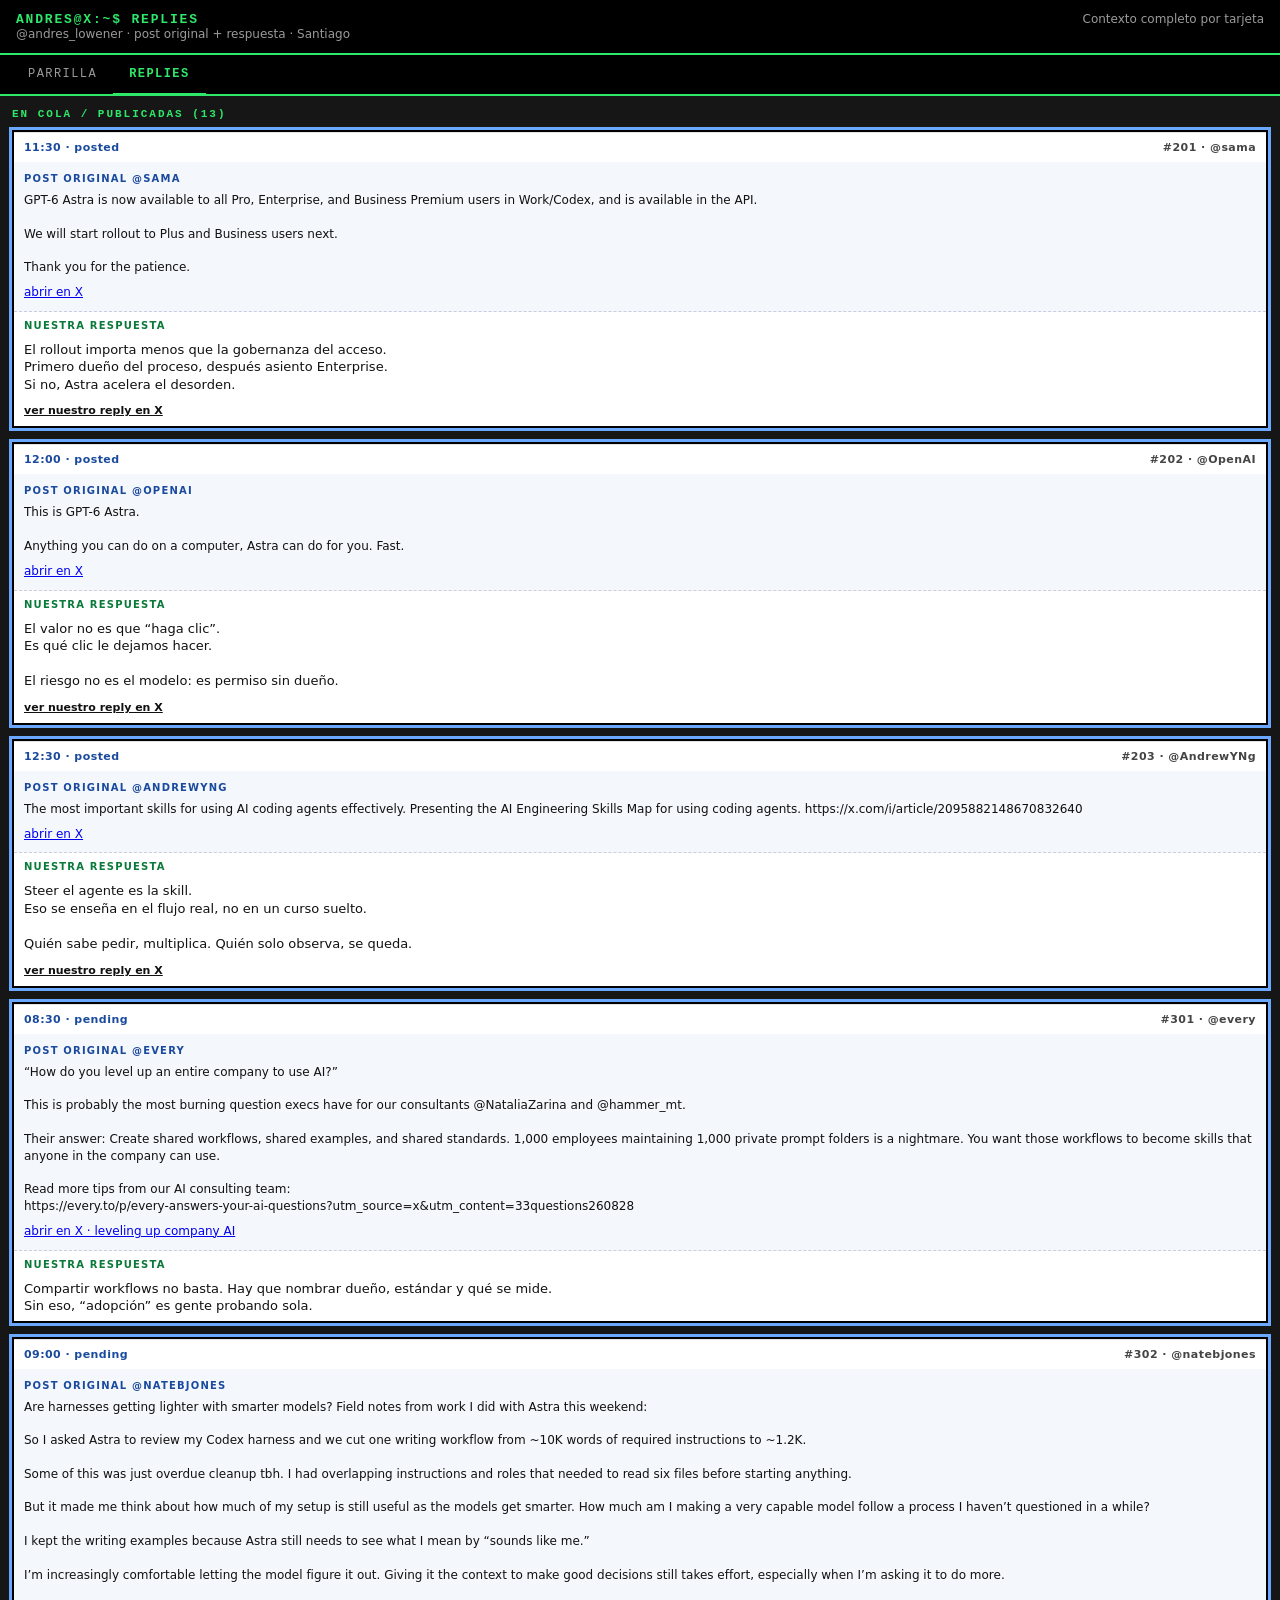
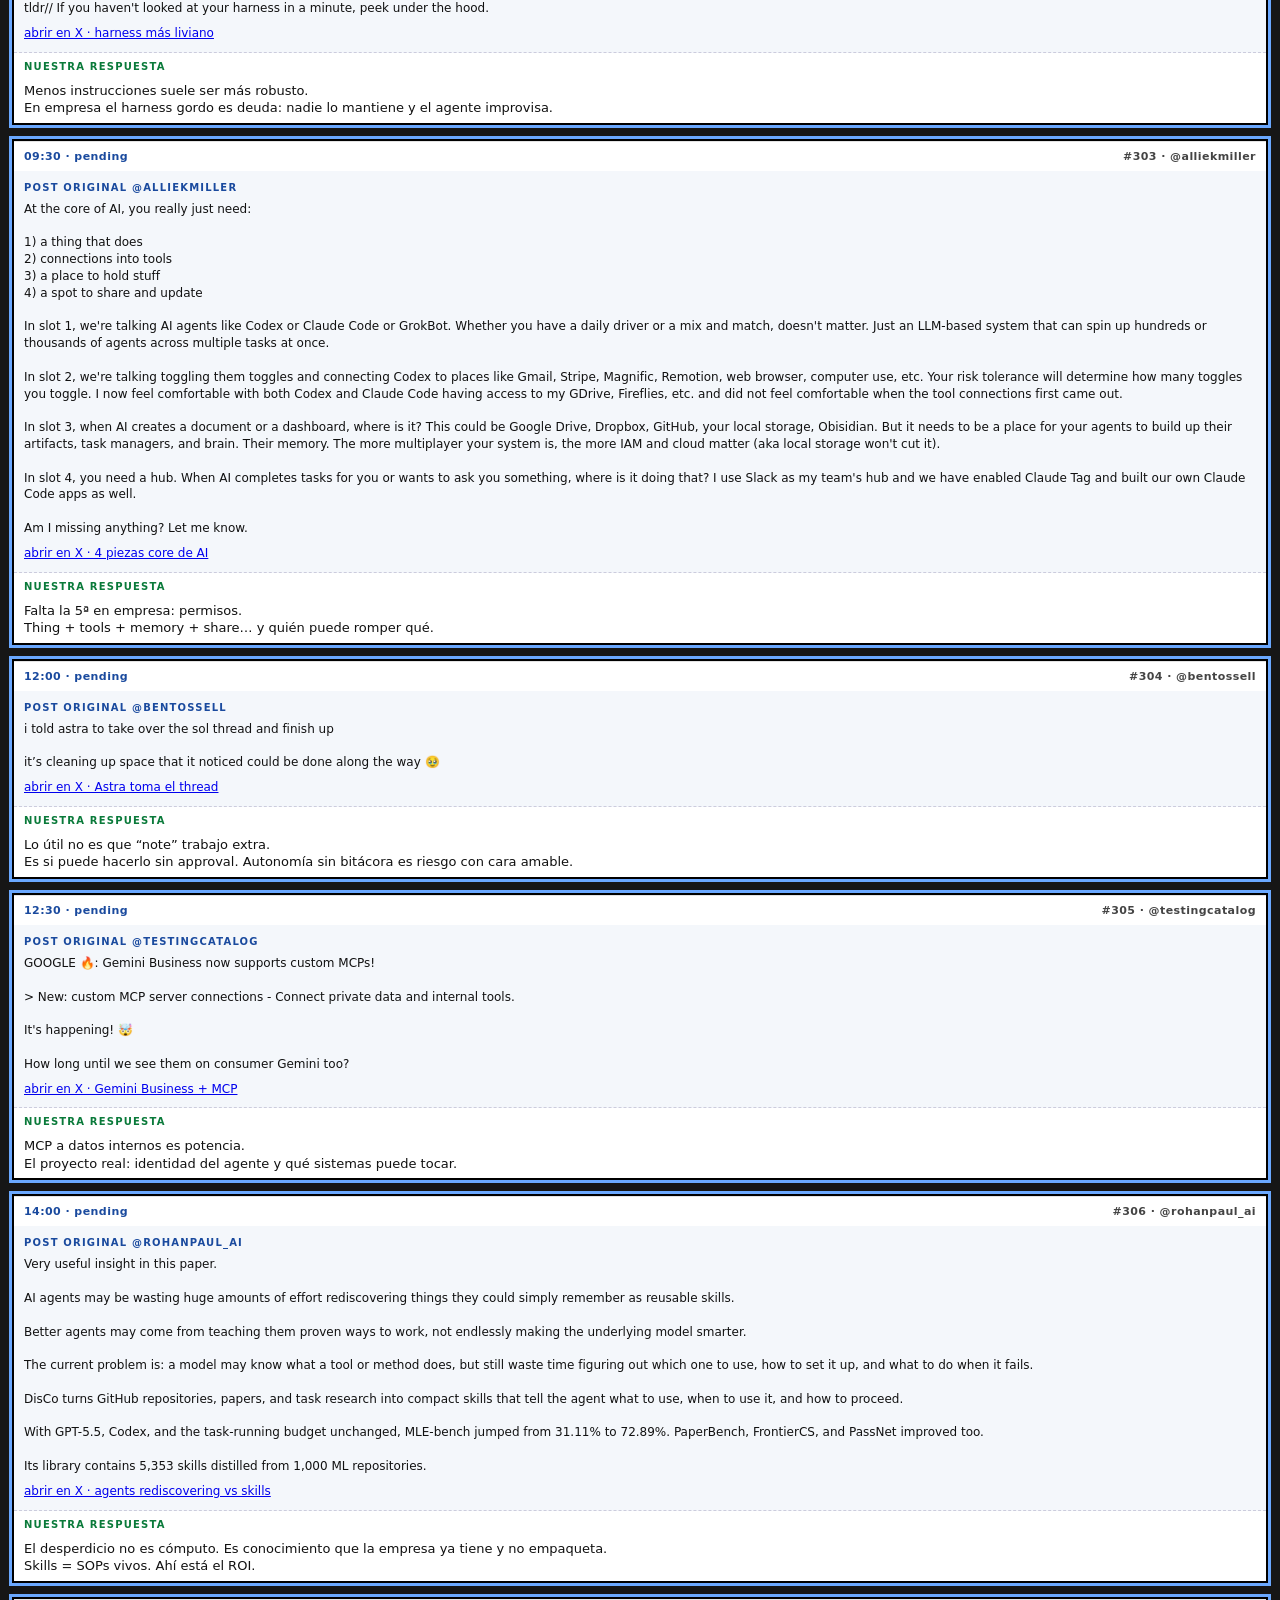
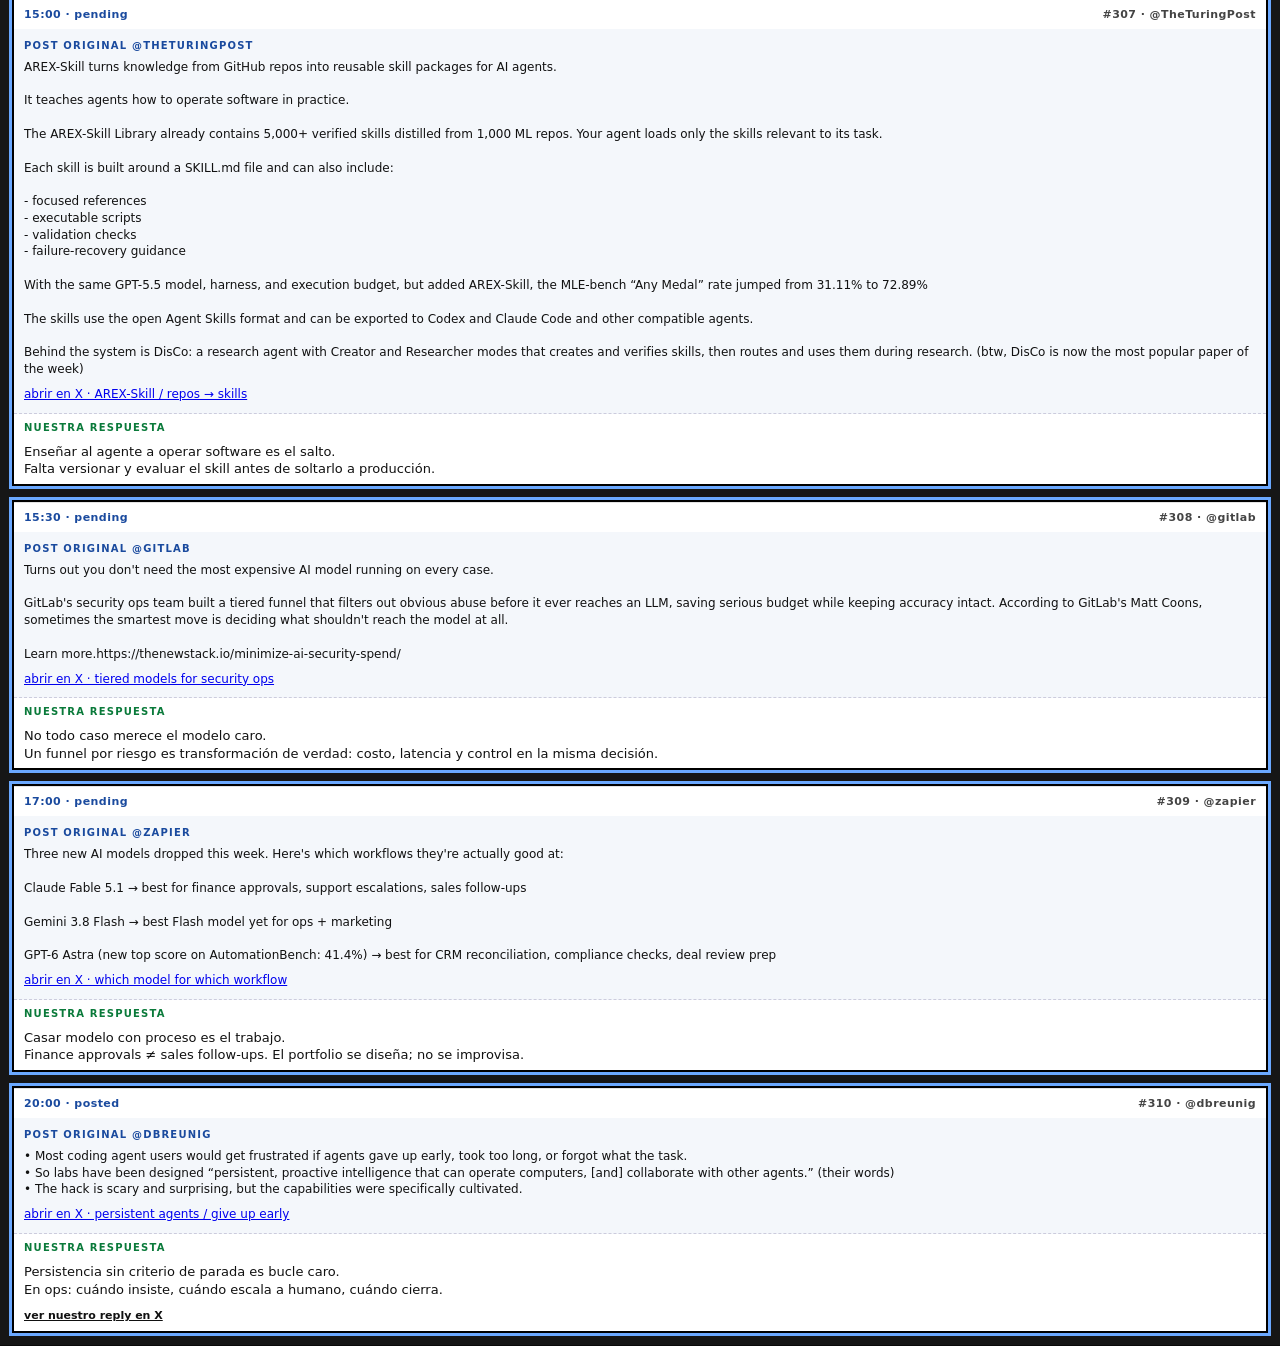
==== commit 874991bd: "Mark #310 reply published (dbreunig / persistent agents)" ====
--- a/replies.html
+++ b/replies.html
@@ -345,9 +345,9 @@
       
     </article>
 
-    <article class="card reply" data-status="pending" id="R10">
-      <header>
-        <span class="slot">20:00 · pending</span>
+    <article class="card reply" data-status="posted" id="R10">
+      <header>
+        <span class="slot">20:00 · posted</span>
         <span class="meta">#310 · @dbreunig</span>
       </header>
       <div class="orig">
@@ -359,7 +359,7 @@
         <span class="label">Nuestra respuesta</span>
         <p class="copy">Persistencia sin criterio de parada es bucle caro.<br>En ops: cuándo insiste, cuándo escala a humano, cuándo cierra.</p>
       </div>
-      
+      <p class="cite"><a href="https://x.com/andres_lowener/status/2097102038077202579" target="_blank" rel="noopener">ver nuestro reply en X</a></p>
     </article>
   </div>
 </section>
